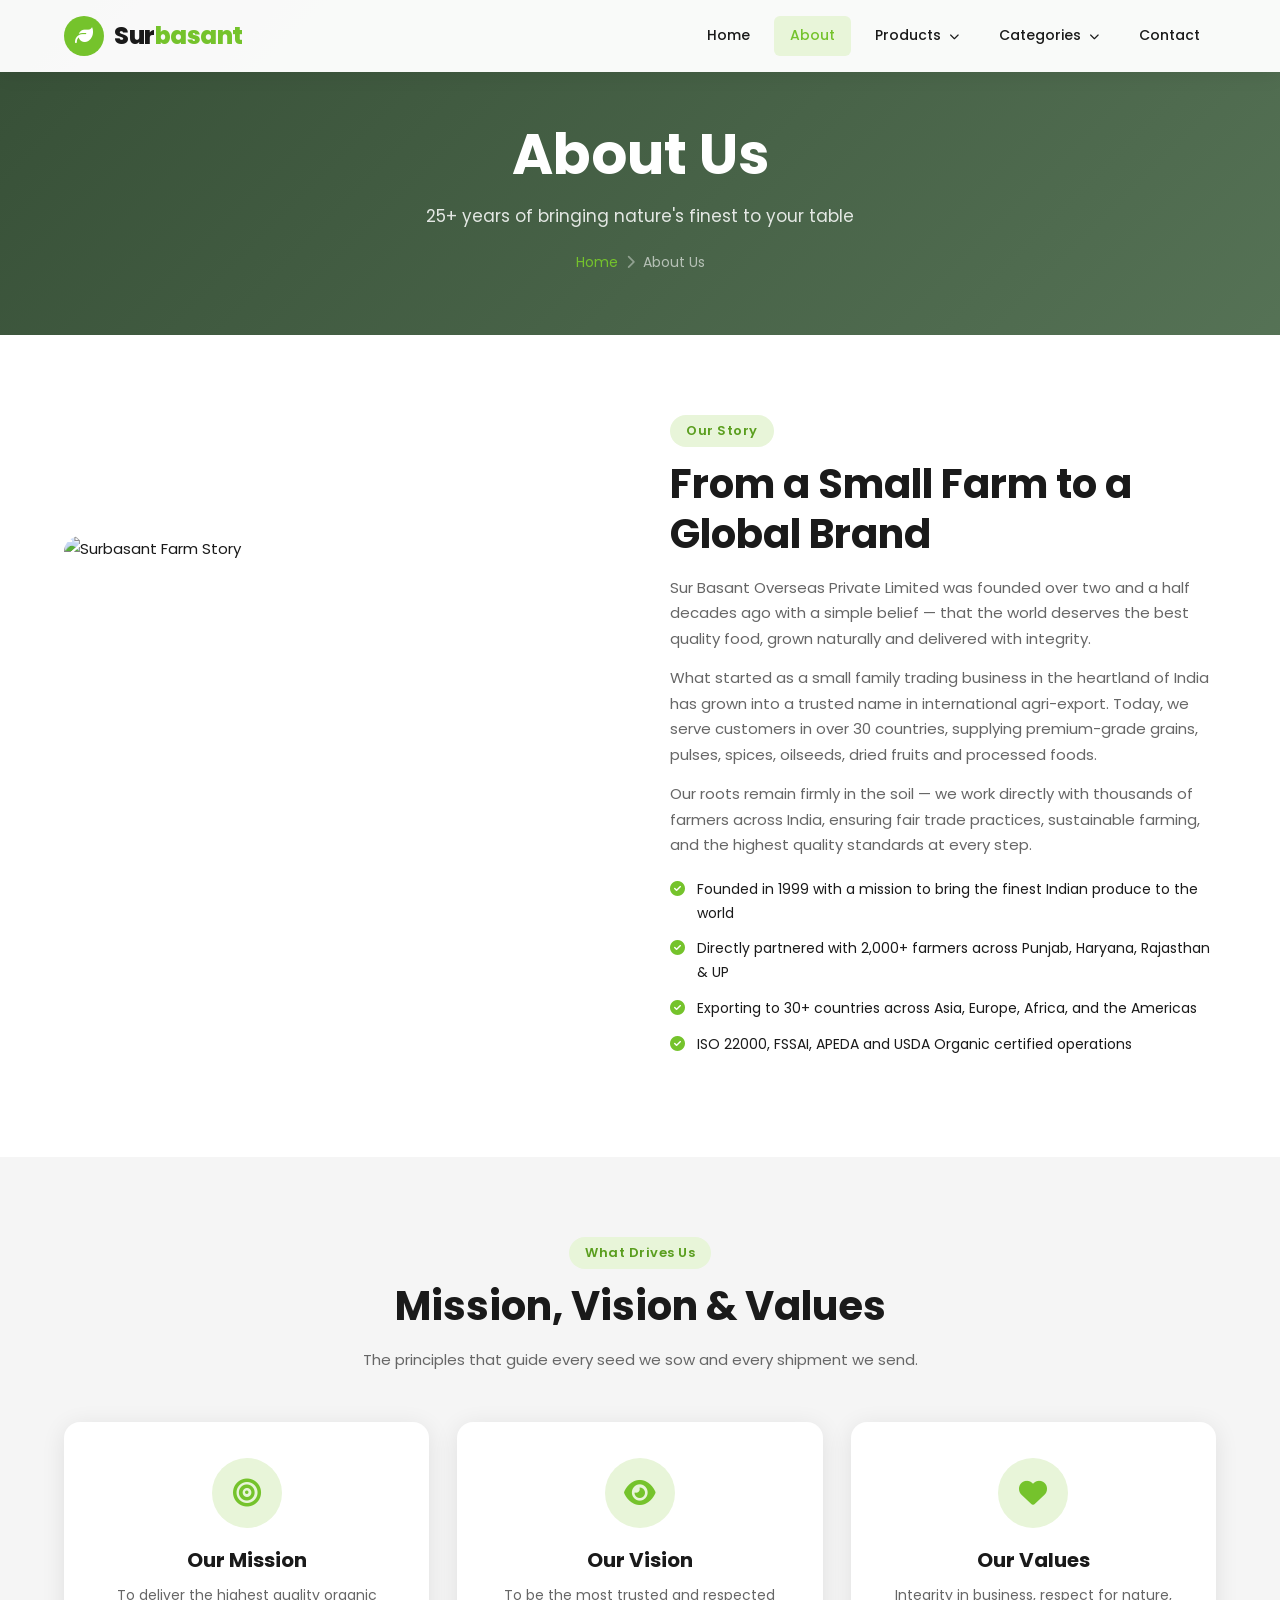
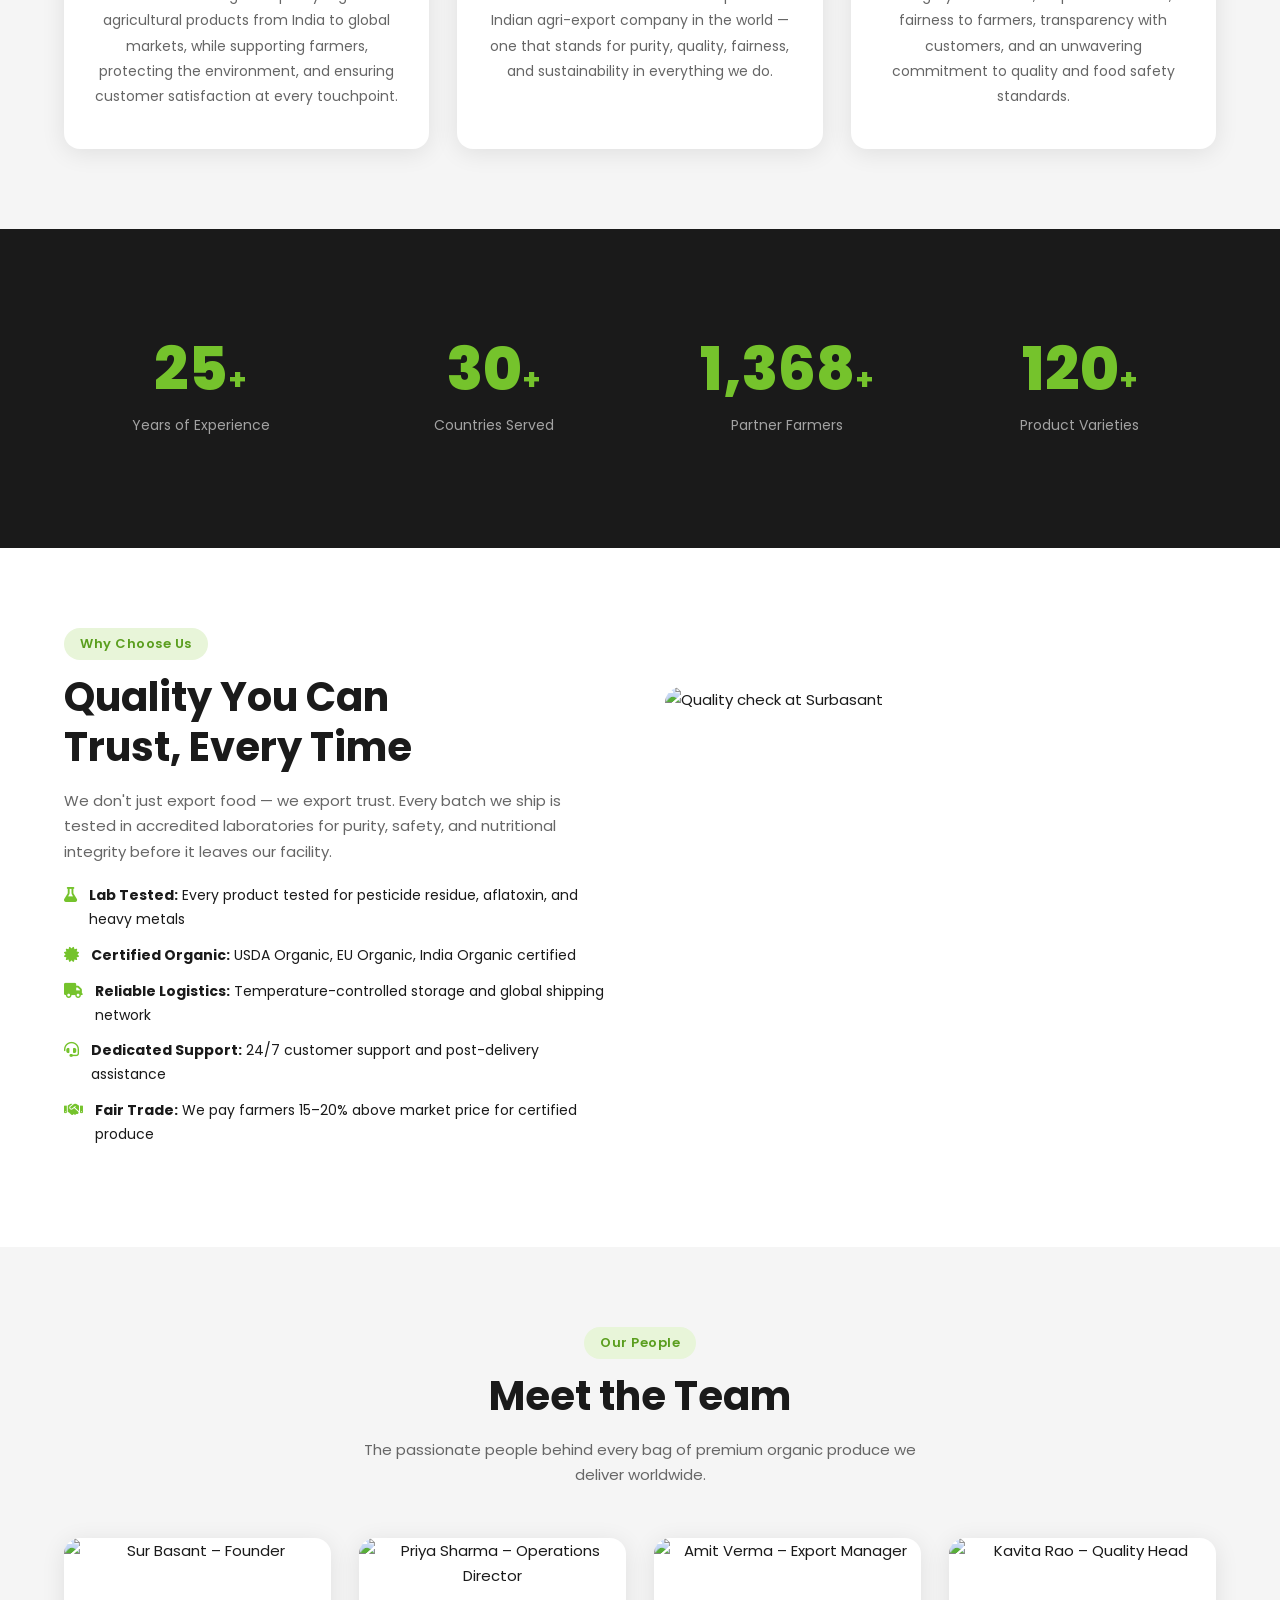
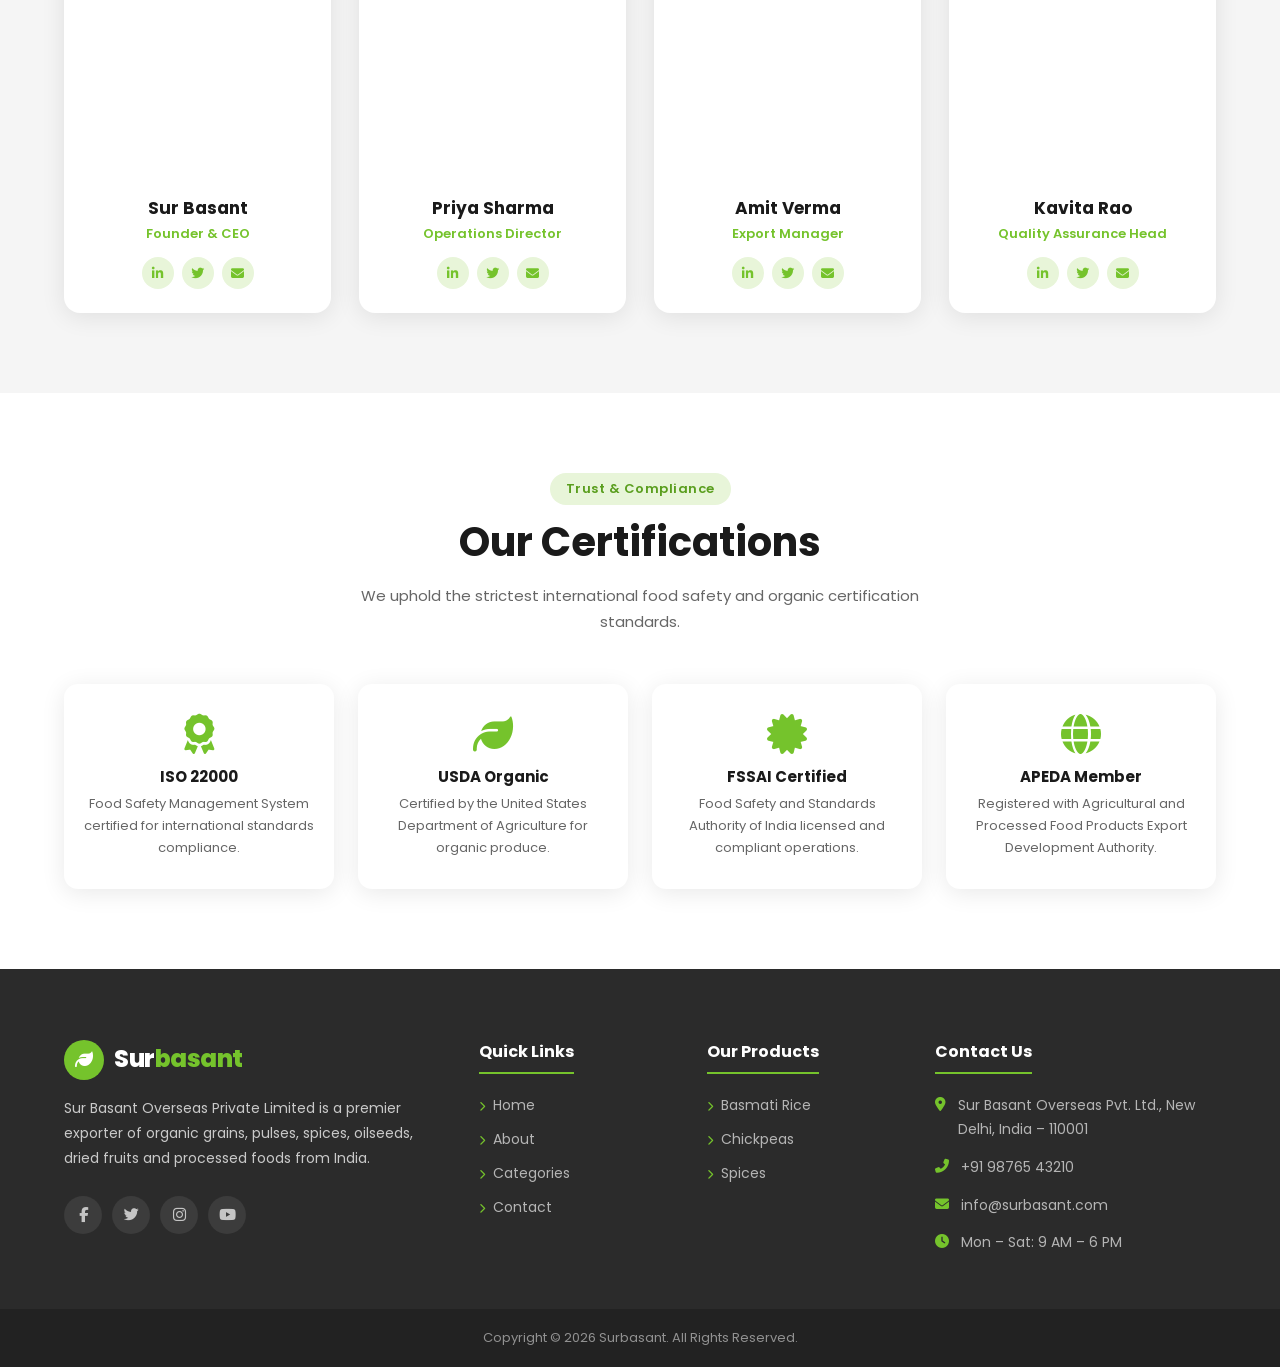
==== about.html @ d6993781 "Initial commit: Complete surbasant.com clone with multi-page support - index.html: Full homepage (he" ====
<!DOCTYPE html>
<html lang="en">
<head>
  <meta charset="UTF-8" />
  <meta name="viewport" content="width=device-width, initial-scale=1.0" />
  <title>About Us – Sur Basant Overseas Private Limited</title>
  <meta name="description" content="Learn about Sur Basant Overseas Private Limited – 25+ years of experience exporting premium organic grains, pulses, spices, oilseeds, dried fruits and processed foods from India." />
  <link rel="preconnect" href="https://fonts.googleapis.com" />
  <link href="https://fonts.googleapis.com/css2?family=Poppins:wght@300;400;500;600;700;800&display=swap" rel="stylesheet" />
  <link rel="stylesheet" href="https://cdnjs.cloudflare.com/ajax/libs/font-awesome/6.5.0/css/all.min.css" />
  <link rel="stylesheet" href="style.css" />
</head>
<body>

  <!-- HEADER -->
  <header class="site-header" id="site-header">
    <div class="container header-inner">
      <div class="logo">
        <a href="index.html">
          <span class="logo-icon"><i class="fas fa-leaf"></i></span>
          <span class="logo-text">Sur<span>basant</span></span>
        </a>
      </div>
      <nav class="main-nav" id="main-nav">
        <ul>
          <li><a href="index.html">Home</a></li>
          <li><a href="about.html" class="active">About</a></li>
          <li class="has-dropdown">
            <a href="#">Products <i class="fas fa-chevron-down nav-arrow"></i></a>
            <ul class="dropdown">
              <li><a href="products/basmati-rice.html"><i class="fas fa-seedling"></i> Basmati Rice</a></li>
              <li><a href="products/chickpeas.html"><i class="fas fa-circle"></i> Chickpeas</a></li>
            </ul>
          </li>
          <li class="has-dropdown">
            <a href="#">Categories <i class="fas fa-chevron-down nav-arrow"></i></a>
            <ul class="dropdown">
              <li><a href="category/spices.html"><i class="fas fa-pepper-hot"></i> Spices</a></li>
              <li><a href="#"><i class="fas fa-wheat-awn"></i> Grains</a></li>
              <li><a href="#"><i class="fas fa-circle"></i> Pulses</a></li>
              <li><a href="#"><i class="fas fa-apple-alt"></i> Dried Fruits</a></li>
            </ul>
          </li>
          <li><a href="contact.html">Contact</a></li>
        </ul>
      </nav>
      <button class="hamburger" id="hamburger" aria-label="Toggle menu">
        <span></span><span></span><span></span>
      </button>
    </div>
  </header>

  <!-- PAGE BANNER -->
  <section class="page-banner" style="background-image: url('https://images.unsplash.com/photo-1560493676-04071c5f467b?w=1400&q=80')">
    <div class="page-banner-content container">
      <h1>About Us</h1>
      <p>25+ years of bringing nature's finest to your table</p>
      <nav class="breadcrumb" aria-label="Breadcrumb">
        <a href="index.html">Home</a>
        <span class="sep"><i class="fas fa-chevron-right"></i></span>
        <span>About Us</span>
      </nav>
    </div>
  </section>

  <!-- OUR STORY -->
  <section class="section-padding about-story">
    <div class="container story-grid">
      <div class="story-img">
        <img src="https://images.unsplash.com/photo-1500937386664-56d1dfef3854?w=700&q=80" alt="Surbasant Farm Story" />
      </div>
      <div class="story-text">
        <span class="section-tag">Our Story</span>
        <h2 class="section-title">From a Small Farm to a Global Brand</h2>
        <p>Sur Basant Overseas Private Limited was founded over two and a half decades ago with a simple belief — that the world deserves the best quality food, grown naturally and delivered with integrity.</p>
        <p>What started as a small family trading business in the heartland of India has grown into a trusted name in international agri-export. Today, we serve customers in over 30 countries, supplying premium-grade grains, pulses, spices, oilseeds, dried fruits and processed foods.</p>
        <p>Our roots remain firmly in the soil — we work directly with thousands of farmers across India, ensuring fair trade practices, sustainable farming, and the highest quality standards at every step.</p>
        <div class="story-points">
          <div class="story-point"><i class="fas fa-check-circle"></i><span>Founded in 1999 with a mission to bring the finest Indian produce to the world</span></div>
          <div class="story-point"><i class="fas fa-check-circle"></i><span>Directly partnered with 2,000+ farmers across Punjab, Haryana, Rajasthan &amp; UP</span></div>
          <div class="story-point"><i class="fas fa-check-circle"></i><span>Exporting to 30+ countries across Asia, Europe, Africa, and the Americas</span></div>
          <div class="story-point"><i class="fas fa-check-circle"></i><span>ISO 22000, FSSAI, APEDA and USDA Organic certified operations</span></div>
        </div>
      </div>
    </div>
  </section>

  <!-- MISSION / VISION / VALUES -->
  <section class="section-padding bg-light">
    <div class="container">
      <div class="section-header">
        <span class="section-tag">What Drives Us</span>
        <h2 class="section-title">Mission, Vision &amp; Values</h2>
        <p>The principles that guide every seed we sow and every shipment we send.</p>
      </div>
      <div class="mvv-grid">
        <div class="mvv-card">
          <div class="mvv-icon"><i class="fas fa-bullseye"></i></div>
          <h3>Our Mission</h3>
          <p>To deliver the highest quality organic agricultural products from India to global markets, while supporting farmers, protecting the environment, and ensuring customer satisfaction at every touchpoint.</p>
        </div>
        <div class="mvv-card">
          <div class="mvv-icon"><i class="fas fa-eye"></i></div>
          <h3>Our Vision</h3>
          <p>To be the most trusted and respected Indian agri-export company in the world — one that stands for purity, quality, fairness, and sustainability in everything we do.</p>
        </div>
        <div class="mvv-card">
          <div class="mvv-icon"><i class="fas fa-heart"></i></div>
          <h3>Our Values</h3>
          <p>Integrity in business, respect for nature, fairness to farmers, transparency with customers, and an unwavering commitment to quality and food safety standards.</p>
        </div>
      </div>
    </div>
  </section>

  <!-- STATS -->
  <section class="stats-section section-padding">
    <div class="container stats-grid">
      <div class="stat-item">
        <span class="stat-num" data-target="25">0</span><span class="stat-suffix">+</span>
        <p>Years of Experience</p>
      </div>
      <div class="stat-item">
        <span class="stat-num" data-target="30">0</span><span class="stat-suffix">+</span>
        <p>Countries Served</p>
      </div>
      <div class="stat-item">
        <span class="stat-num" data-target="2000">0</span><span class="stat-suffix">+</span>
        <p>Partner Farmers</p>
      </div>
      <div class="stat-item">
        <span class="stat-num" data-target="120">0</span><span class="stat-suffix">+</span>
        <p>Product Varieties</p>
      </div>
    </div>
  </section>

  <!-- WHAT MAKES US DIFFERENT -->
  <section class="section-padding">
    <div class="container story-grid" style="gap:50px">
      <div class="story-text">
        <span class="section-tag">Why Choose Us</span>
        <h2 class="section-title">Quality You Can<br/>Trust, Every Time</h2>
        <p>We don't just export food — we export trust. Every batch we ship is tested in accredited laboratories for purity, safety, and nutritional integrity before it leaves our facility.</p>
        <div class="story-points">
          <div class="story-point"><i class="fas fa-flask"></i><span><strong>Lab Tested:</strong> Every product tested for pesticide residue, aflatoxin, and heavy metals</span></div>
          <div class="story-point"><i class="fas fa-certificate"></i><span><strong>Certified Organic:</strong> USDA Organic, EU Organic, India Organic certified</span></div>
          <div class="story-point"><i class="fas fa-truck"></i><span><strong>Reliable Logistics:</strong> Temperature-controlled storage and global shipping network</span></div>
          <div class="story-point"><i class="fas fa-headset"></i><span><strong>Dedicated Support:</strong> 24/7 customer support and post-delivery assistance</span></div>
          <div class="story-point"><i class="fas fa-handshake"></i><span><strong>Fair Trade:</strong> We pay farmers 15–20% above market price for certified produce</span></div>
        </div>
      </div>
      <div class="story-img">
        <img src="https://images.unsplash.com/photo-1586771107445-d3ca888129ff?w=700&q=80" alt="Quality check at Surbasant" />
      </div>
    </div>
  </section>

  <!-- TEAM -->
  <section class="section-padding bg-light">
    <div class="container">
      <div class="section-header">
        <span class="section-tag">Our People</span>
        <h2 class="section-title">Meet the Team</h2>
        <p>The passionate people behind every bag of premium organic produce we deliver worldwide.</p>
      </div>
      <div class="team-grid">
        <div class="team-card">
          <div class="team-img">
            <img src="https://images.unsplash.com/photo-1507003211169-0a1dd7228f2d?w=400&q=80" alt="Sur Basant – Founder" />
          </div>
          <div class="team-info">
            <h4>Sur Basant</h4>
            <span>Founder &amp; CEO</span>
            <div class="team-social">
              <a href="#"><i class="fab fa-linkedin-in"></i></a>
              <a href="#"><i class="fab fa-twitter"></i></a>
              <a href="#"><i class="fas fa-envelope"></i></a>
            </div>
          </div>
        </div>
        <div class="team-card">
          <div class="team-img">
            <img src="https://images.unsplash.com/photo-1573497019940-1c28c88b4f3e?w=400&q=80" alt="Priya Sharma – Operations Director" />
          </div>
          <div class="team-info">
            <h4>Priya Sharma</h4>
            <span>Operations Director</span>
            <div class="team-social">
              <a href="#"><i class="fab fa-linkedin-in"></i></a>
              <a href="#"><i class="fab fa-twitter"></i></a>
              <a href="#"><i class="fas fa-envelope"></i></a>
            </div>
          </div>
        </div>
        <div class="team-card">
          <div class="team-img">
            <img src="https://images.unsplash.com/photo-1560250097-0dc05ae8d9f4?w=400&q=80" alt="Amit Verma – Export Manager" />
          </div>
          <div class="team-info">
            <h4>Amit Verma</h4>
            <span>Export Manager</span>
            <div class="team-social">
              <a href="#"><i class="fab fa-linkedin-in"></i></a>
              <a href="#"><i class="fab fa-twitter"></i></a>
              <a href="#"><i class="fas fa-envelope"></i></a>
            </div>
          </div>
        </div>
        <div class="team-card">
          <div class="team-img">
            <img src="https://images.unsplash.com/photo-1551836022-d5d88e9218df?w=400&q=80" alt="Kavita Rao – Quality Head" />
          </div>
          <div class="team-info">
            <h4>Kavita Rao</h4>
            <span>Quality Assurance Head</span>
            <div class="team-social">
              <a href="#"><i class="fab fa-linkedin-in"></i></a>
              <a href="#"><i class="fab fa-twitter"></i></a>
              <a href="#"><i class="fas fa-envelope"></i></a>
            </div>
          </div>
        </div>
      </div>
    </div>
  </section>

  <!-- CERTIFICATIONS -->
  <section class="section-padding">
    <div class="container">
      <div class="section-header">
        <span class="section-tag">Trust &amp; Compliance</span>
        <h2 class="section-title">Our Certifications</h2>
        <p>We uphold the strictest international food safety and organic certification standards.</p>
      </div>
      <div class="cert-grid">
        <div class="cert-card">
          <i class="fas fa-award"></i>
          <h4>ISO 22000</h4>
          <p>Food Safety Management System certified for international standards compliance.</p>
        </div>
        <div class="cert-card">
          <i class="fas fa-leaf"></i>
          <h4>USDA Organic</h4>
          <p>Certified by the United States Department of Agriculture for organic produce.</p>
        </div>
        <div class="cert-card">
          <i class="fas fa-certificate"></i>
          <h4>FSSAI Certified</h4>
          <p>Food Safety and Standards Authority of India licensed and compliant operations.</p>
        </div>
        <div class="cert-card">
          <i class="fas fa-globe"></i>
          <h4>APEDA Member</h4>
          <p>Registered with Agricultural and Processed Food Products Export Development Authority.</p>
        </div>
      </div>
    </div>
  </section>

  <!-- FOOTER -->
  <footer class="site-footer">
    <div class="footer-main">
      <div class="container footer-grid">
        <div class="footer-col footer-about">
          <div class="footer-logo">
            <span class="logo-icon"><i class="fas fa-leaf"></i></span>
            <span class="logo-text">Sur<span>basant</span></span>
          </div>
          <p>Sur Basant Overseas Private Limited is a premier exporter of organic grains, pulses, spices, oilseeds, dried fruits and processed foods from India.</p>
          <div class="footer-social">
            <a href="#" aria-label="Facebook"><i class="fab fa-facebook-f"></i></a>
            <a href="#" aria-label="Twitter"><i class="fab fa-twitter"></i></a>
            <a href="#" aria-label="Instagram"><i class="fab fa-instagram"></i></a>
            <a href="#" aria-label="YouTube"><i class="fab fa-youtube"></i></a>
          </div>
        </div>
        <div class="footer-col">
          <h4 class="footer-col-title">Quick Links</h4>
          <ul class="footer-links">
            <li><a href="index.html"><i class="fas fa-chevron-right"></i> Home</a></li>
            <li><a href="about.html"><i class="fas fa-chevron-right"></i> About</a></li>
            <li><a href="category/spices.html"><i class="fas fa-chevron-right"></i> Categories</a></li>
            <li><a href="contact.html"><i class="fas fa-chevron-right"></i> Contact</a></li>
          </ul>
        </div>
        <div class="footer-col">
          <h4 class="footer-col-title">Our Products</h4>
          <ul class="footer-links">
            <li><a href="products/basmati-rice.html"><i class="fas fa-chevron-right"></i> Basmati Rice</a></li>
            <li><a href="products/chickpeas.html"><i class="fas fa-chevron-right"></i> Chickpeas</a></li>
            <li><a href="category/spices.html"><i class="fas fa-chevron-right"></i> Spices</a></li>
          </ul>
        </div>
        <div class="footer-col">
          <h4 class="footer-col-title">Contact Us</h4>
          <ul class="footer-contact-list">
            <li><i class="fas fa-map-marker-alt"></i> Sur Basant Overseas Pvt. Ltd., New Delhi, India – 110001</li>
            <li><i class="fas fa-phone-alt"></i> +91 98765 43210</li>
            <li><i class="fas fa-envelope"></i> info@surbasant.com</li>
            <li><i class="fas fa-clock"></i> Mon – Sat: 9 AM – 6 PM</li>
          </ul>
        </div>
      </div>
    </div>
    <div class="footer-bottom">
      <div class="container">
        <p>Copyright &copy; <span id="year"></span> Surbasant. All Rights Reserved.</p>
      </div>
    </div>
  </footer>

  <button class="back-to-top" id="back-to-top" aria-label="Back to top"><i class="fas fa-arrow-up"></i></button>
  <script src="script.js"></script>
</body>
</html>
---- style.css ----
/* ============================================================
   SURBASANT CLONE – MAIN STYLESHEET
   ============================================================ */

/* ---------- CSS Variables ---------- */
:root {
  --green:       #75c32c;
  --green-dark:  #5a9e1e;
  --green-light: #e8f5d9;
  --orange:      #f5a623;
  --dark:        #1a1a1a;
  --dark-2:      #2b2b2b;
  --gray:        #666666;
  --light-gray:  #f5f5f5;
  --white:       #ffffff;
  --font:        'Poppins', sans-serif;
  --radius:      8px;
  --shadow:      0 4px 24px rgba(0,0,0,0.09);
  --transition:  all 0.3s ease;
}

/* ---------- Reset & Base ---------- */
*, *::before, *::after { box-sizing: border-box; margin: 0; padding: 0; }
html { scroll-behavior: smooth; }
body {
  font-family: var(--font);
  font-size: 15px;
  color: var(--dark);
  line-height: 1.7;
  background: #fff;
  overflow-x: hidden;
}
img { max-width: 100%; display: block; }
a { text-decoration: none; color: inherit; }
ul { list-style: none; }
h1,h2,h3,h4,h5 { font-weight: 700; line-height: 1.25; }
button { cursor: pointer; border: none; background: none; font-family: var(--font); }

/* ---------- Utilities ---------- */
.container { max-width: 1200px; margin: 0 auto; padding: 0 24px; }
.section-padding { padding: 80px 0; }
.bg-light { background: var(--light-gray); }
.mt-20 { margin-top: 20px; }

/* ---------- Buttons ---------- */
.btn {
  display: inline-block;
  padding: 13px 32px;
  border-radius: 40px;
  font-size: 15px;
  font-weight: 600;
  transition: var(--transition);
  letter-spacing: 0.4px;
}
.btn-primary {
  background: var(--green);
  color: #fff;
}
.btn-primary:hover { background: var(--green-dark); transform: translateY(-2px); box-shadow: 0 8px 24px rgba(117,195,44,0.3); }
.btn-outline {
  border: 2px solid #fff;
  color: #fff;
  background: transparent;
}
.btn-outline:hover { background: #fff; color: var(--dark); }
.btn-green { background: var(--green); color: #fff; }
.btn-green:hover { background: var(--green-dark); transform: translateY(-2px); }

/* ---------- Section Tags & Titles ---------- */
.section-tag {
  display: inline-block;
  background: var(--green-light);
  color: var(--green-dark);
  padding: 5px 16px;
  border-radius: 20px;
  font-size: 13px;
  font-weight: 600;
  margin-bottom: 12px;
  letter-spacing: 0.5px;
}
.section-title {
  font-size: clamp(28px, 4vw, 40px);
  color: var(--dark);
  margin-bottom: 16px;
}
.section-header { text-align: center; max-width: 600px; margin: 0 auto 50px; }
.section-header p { color: var(--gray); }


/* ============================================================
   HEADER
   ============================================================ */
.site-header {
  position: fixed;
  top: 0; left: 0; right: 0;
  z-index: 1000;
  padding: 0;
  background: rgba(255,255,255,0.97);
  box-shadow: 0 2px 20px rgba(0,0,0,0.08);
  transition: var(--transition);
}
.site-header.scrolled { box-shadow: 0 4px 30px rgba(0,0,0,0.12); }
.header-inner {
  display: flex;
  align-items: center;
  justify-content: space-between;
  height: 72px;
}
.logo a {
  display: flex;
  align-items: center;
  gap: 10px;
}
.logo-icon {
  width: 40px; height: 40px;
  background: var(--green);
  border-radius: 50%;
  display: flex; align-items: center; justify-content: center;
  color: #fff;
  font-size: 18px;
}
.logo-text {
  font-size: 24px;
  font-weight: 800;
  color: var(--dark);
  letter-spacing: -0.5px;
}
.logo-text span { color: var(--green); }

.main-nav ul { display: flex; gap: 8px; }
.main-nav ul li a {
  display: block;
  padding: 8px 16px;
  border-radius: 6px;
  font-size: 14px;
  font-weight: 500;
  color: var(--dark);
  transition: var(--transition);
}
.main-nav ul li a:hover,
.main-nav ul li a.active {
  color: var(--green);
  background: var(--green-light);
}

/* Dropdown */
.has-dropdown { position: relative; }
.dropdown {
  position: absolute;
  top: calc(100% + 8px);
  left: 0;
  background: #fff;
  border-radius: 10px;
  box-shadow: 0 8px 32px rgba(0,0,0,0.12);
  min-width: 200px;
  padding: 8px 0;
  opacity: 0;
  pointer-events: none;
  transform: translateY(8px);
  transition: all 0.25s ease;
  z-index: 100;
  border-top: 3px solid var(--green);
}
.has-dropdown:hover .dropdown {
  opacity: 1;
  pointer-events: all;
  transform: translateY(0);
}
.dropdown li a {
  display: flex;
  align-items: center;
  gap: 10px;
  padding: 10px 18px !important;
  font-size: 14px;
  color: var(--dark) !important;
  background: none !important;
  border-radius: 0 !important;
  transition: var(--transition);
}
.dropdown li a i { color: var(--green); width: 16px; font-size: 13px; }
.dropdown li a:hover { background: var(--green-light) !important; color: var(--green) !important; padding-left: 22px !important; }
.nav-arrow { font-size: 10px; margin-left: 4px; transition: transform 0.2s; }
.has-dropdown:hover .nav-arrow { transform: rotate(180deg); }

.hamburger {
  display: none;
  flex-direction: column;
  gap: 5px;
  padding: 4px;
}
.hamburger span {
  display: block;
  width: 24px; height: 2.5px;
  background: var(--dark);
  border-radius: 2px;
  transition: var(--transition);
}
.hamburger.open span:nth-child(1) { transform: translateY(7.5px) rotate(45deg); }
.hamburger.open span:nth-child(2) { opacity: 0; }
.hamburger.open span:nth-child(3) { transform: translateY(-7.5px) rotate(-45deg); }


/* ============================================================
   HERO
   ============================================================ */
.hero {
  position: relative;
  height: 100vh;
  min-height: 600px;
  display: flex;
  align-items: center;
  overflow: hidden;
}
.hero-bg {
  position: absolute;
  inset: 0;
  background: url('https://images.unsplash.com/photo-1542838132-92c53300491e?w=1600&q=80') center/cover no-repeat;
  transform: scale(1.05);
  transition: transform 8s ease;
  animation: heroZoom 8s ease-out forwards;
}
@keyframes heroZoom { from { transform: scale(1.05); } to { transform: scale(1); } }
.hero-overlay {
  position: absolute;
  inset: 0;
  background: linear-gradient(135deg, rgba(10,30,10,0.82) 0%, rgba(10,40,20,0.6) 100%);
}
.hero-content {
  position: relative;
  z-index: 2;
  color: #fff;
  max-width: 640px;
  animation: fadeInUp 0.9s ease both;
}
@keyframes fadeInUp {
  from { opacity: 0; transform: translateY(40px); }
  to   { opacity: 1; transform: translateY(0); }
}
.hero-tag {
  display: inline-flex;
  align-items: center;
  gap: 8px;
  background: rgba(117,195,44,0.25);
  border: 1px solid rgba(117,195,44,0.5);
  color: #a8e063;
  padding: 6px 18px;
  border-radius: 20px;
  font-size: 13px;
  font-weight: 600;
  margin-bottom: 20px;
  backdrop-filter: blur(6px);
}
.hero-tag::before { content: "🌿"; font-size: 14px; }
.hero-title {
  font-size: clamp(40px, 6vw, 70px);
  font-weight: 800;
  line-height: 1.1;
  margin-bottom: 20px;
  color: #fff;
  text-shadow: 0 2px 20px rgba(0,0,0,0.3);
}
.hero-subtitle {
  font-size: 17px;
  color: rgba(255,255,255,0.85);
  margin-bottom: 36px;
  max-width: 420px;
}
.hero-btns { display: flex; gap: 16px; flex-wrap: wrap; }

.hero-scroll-indicator {
  position: absolute;
  bottom: 32px;
  left: 50%;
  transform: translateX(-50%);
  z-index: 2;
  animation: bounce 2s infinite;
}
.hero-scroll-indicator span {
  width: 44px; height: 44px;
  border: 2px solid rgba(255,255,255,0.4);
  border-radius: 50%;
  display: flex; align-items: center; justify-content: center;
  color: rgba(255,255,255,0.7);
  font-size: 14px;
}
@keyframes bounce {
  0%,100% { transform: translateX(-50%) translateY(0); }
  50%      { transform: translateX(-50%) translateY(8px); }
}


/* ============================================================
   FEATURES STRIP
   ============================================================ */
.features-strip {
  background: var(--green);
  padding: 0;
}
.features-grid {
  display: grid;
  grid-template-columns: repeat(3, 1fr);
}
.feature-item {
  display: flex;
  align-items: center;
  gap: 18px;
  padding: 28px 24px;
  color: #fff;
  border-right: 1px solid rgba(255,255,255,0.2);
  transition: var(--transition);
}
.feature-item:last-child { border-right: none; }
.feature-item:hover { background: rgba(0,0,0,0.1); }
.feature-icon {
  width: 54px; height: 54px;
  background: rgba(255,255,255,0.15);
  border-radius: 50%;
  display: flex; align-items: center; justify-content: center;
  font-size: 22px;
  flex-shrink: 0;
}
.feature-text h4 { font-size: 16px; margin-bottom: 2px; }
.feature-text p  { font-size: 13px; opacity: 0.85; }


/* ============================================================
   ABOUT SECTION
   ============================================================ */
.about-grid {
  display: grid;
  grid-template-columns: 1fr 1fr;
  gap: 60px;
  align-items: center;
}
.about-text p { color: var(--gray); margin-bottom: 16px; }
.about-signature {
  display: flex;
  align-items: center;
  gap: 16px;
  margin: 24px 0;
}
.signature-img {
  width: 56px; height: 56px;
  border-radius: 50%;
  border: 3px solid var(--green);
}
.about-signature strong { display: block; font-size: 16px; }
.about-signature span  { font-size: 13px; color: var(--gray); }
.about-image {
  position: relative;
  border-radius: 16px;
  overflow: visible;
}
.about-image img {
  border-radius: 16px;
  width: 100%;
  height: 420px;
  object-fit: cover;
  box-shadow: var(--shadow);
  transform: perspective(1000px) rotateY(-3deg);
  transition: var(--transition);
}
.about-image:hover img { transform: perspective(1000px) rotateY(0deg); }
.about-badge {
  position: absolute;
  bottom: -24px;
  right: -24px;
  background: var(--green);
  color: #fff;
  width: 110px; height: 110px;
  border-radius: 50%;
  display: flex;
  flex-direction: column;
  align-items: center;
  justify-content: center;
  text-align: center;
  box-shadow: 0 8px 24px rgba(117,195,44,0.4);
  animation: spin-badge 20s linear infinite;
}
@keyframes spin-badge { from { box-shadow: 0 8px 24px rgba(117,195,44,0.4); } to { box-shadow: 0 8px 32px rgba(117,195,44,0.6); } }
.badge-num { font-size: 30px; font-weight: 800; line-height: 1; }
.badge-txt { font-size: 11px; line-height: 1.3; opacity: 0.9; }


/* ============================================================
   PRODUCTS GRID
   ============================================================ */
.products-grid {
  display: grid;
  grid-template-columns: repeat(4, 1fr);
  gap: 24px;
}
.product-card {
  background: #fff;
  border-radius: 14px;
  overflow: hidden;
  box-shadow: var(--shadow);
  transition: var(--transition);
}
.product-card:hover { transform: translateY(-8px); box-shadow: 0 16px 40px rgba(0,0,0,0.13); }
.product-img-wrap {
  position: relative;
  overflow: hidden;
  height: 220px;
}
.product-img-wrap img {
  width: 100%; height: 100%;
  object-fit: cover;
  transition: transform 0.5s ease;
}
.product-card:hover .product-img-wrap img { transform: scale(1.08); }
.product-hover-btn {
  position: absolute;
  bottom: -50px;
  left: 50%;
  transform: translateX(-50%);
  width: 46px; height: 46px;
  background: var(--green);
  border-radius: 50%;
  display: flex; align-items: center; justify-content: center;
  color: #fff;
  font-size: 16px;
  transition: bottom 0.35s ease;
  box-shadow: 0 4px 16px rgba(117,195,44,0.4);
}
.product-card:hover .product-hover-btn { bottom: 16px; }
.product-info { padding: 18px 18px 20px; }
.product-cat { font-size: 12px; color: var(--green); font-weight: 600; text-transform: uppercase; letter-spacing: 0.5px; }
.product-name { margin: 6px 0 8px; font-size: 16px; }
.product-name a { color: var(--dark); transition: var(--transition); }
.product-name a:hover { color: var(--green); }
.product-stars { color: var(--orange); font-size: 13px; margin-bottom: 8px; }
.product-price { font-size: 18px; font-weight: 700; color: var(--green); }

/* Filter Tabs */
.product-filter-tabs {
  display: flex;
  justify-content: center;
  gap: 10px;
  flex-wrap: wrap;
  margin-bottom: 40px;
}
.filter-btn {
  padding: 9px 24px;
  border-radius: 30px;
  border: 2px solid #ddd;
  font-size: 14px;
  font-weight: 500;
  color: var(--gray);
  transition: var(--transition);
}
.filter-btn:hover,
.filter-btn.active {
  border-color: var(--green);
  background: var(--green);
  color: #fff;
}
.product-card.hidden { display: none; }


/* ============================================================
   OFFER BANNER
   ============================================================ */
.offer-banner {
  position: relative;
  background: url('https://images.unsplash.com/photo-1498837167922-ddd27525d352?w=1400&q=80') center/cover no-repeat;
  padding: 100px 0;
}
.offer-overlay {
  position: absolute;
  inset: 0;
  background: linear-gradient(135deg, rgba(20,60,10,0.88) 0%, rgba(40,80,10,0.7) 100%);
}
.offer-content {
  position: relative;
  z-index: 2;
  text-align: center;
  color: #fff;
}
.offer-tag {
  display: inline-block;
  background: var(--orange);
  color: #fff;
  padding: 5px 18px;
  border-radius: 20px;
  font-size: 12px;
  font-weight: 700;
  text-transform: uppercase;
  letter-spacing: 1px;
  margin-bottom: 16px;
  animation: pulse 2s infinite;
}
@keyframes pulse {
  0%,100% { box-shadow: 0 0 0 0 rgba(245,166,35,0.4); }
  50%      { box-shadow: 0 0 0 12px rgba(245,166,35,0); }
}
.offer-content h2 { font-size: clamp(28px, 4.5vw, 48px); margin-bottom: 14px; }
.offer-content p  { font-size: 17px; opacity: 0.85; margin-bottom: 30px; }


/* ============================================================
   SERVICES SECTION
   ============================================================ */
.services-layout {
  display: grid;
  grid-template-columns: 1fr 260px 1fr;
  gap: 40px;
  align-items: center;
}
.services-center img {
  border-radius: 50%;
  width: 100%;
  aspect-ratio: 1;
  object-fit: cover;
  box-shadow: 0 0 0 16px var(--green-light), 0 0 0 24px rgba(117,195,44,0.15);
}
.service-item {
  display: flex;
  align-items: flex-start;
  gap: 16px;
  margin-bottom: 30px;
}
.service-item.reverse { flex-direction: row-reverse; text-align: right; }
.service-icon {
  width: 54px; height: 54px;
  background: var(--green-light);
  border-radius: 50%;
  display: flex; align-items: center; justify-content: center;
  font-size: 22px;
  color: var(--green);
  flex-shrink: 0;
  transition: var(--transition);
}
.service-item:hover .service-icon {
  background: var(--green);
  color: #fff;
  transform: scale(1.1);
}
.service-text h4 { font-size: 16px; margin-bottom: 4px; }
.service-text p  { font-size: 13px; color: var(--gray); }


/* ============================================================
   DELIVERY BANNER
   ============================================================ */
.delivery-banner {
  position: relative;
  background: url('https://images.unsplash.com/photo-1610348725531-843dff563e2c?w=1400&q=80') center/cover no-repeat;
  padding: 100px 0;
}
.delivery-overlay {
  position: absolute;
  inset: 0;
  background: linear-gradient(90deg, rgba(10,40,10,0.9) 0%, rgba(10,40,10,0.5) 100%);
}
.delivery-content {
  position: relative;
  z-index: 2;
  color: #fff;
  max-width: 560px;
}
.delivery-content h2 { font-size: clamp(28px, 4vw, 44px); margin-bottom: 16px; }
.delivery-content p  { font-size: 16px; opacity: 0.85; margin-bottom: 28px; }


/* ============================================================
   STATS
   ============================================================ */
.stats-section { background: var(--dark); }
.stats-grid {
  display: grid;
  grid-template-columns: repeat(4, 1fr);
  gap: 20px;
  text-align: center;
}
.stat-item { padding: 30px 20px; }
.stat-num {
  font-size: clamp(40px, 5vw, 60px);
  font-weight: 800;
  color: var(--green);
  line-height: 1;
}
.stat-suffix { font-size: 30px; font-weight: 700; color: var(--green); }
.stat-item p { color: rgba(255,255,255,0.6); font-size: 14px; margin-top: 8px; }


/* ============================================================
   TESTIMONIALS
   ============================================================ */
.testimonials-grid {
  display: grid;
  grid-template-columns: repeat(3, 1fr);
  gap: 28px;
}
.testimonial-card {
  background: #fff;
  border-radius: 16px;
  padding: 32px 28px;
  box-shadow: var(--shadow);
  transition: var(--transition);
  position: relative;
}
.testimonial-card:hover { transform: translateY(-6px); box-shadow: 0 16px 40px rgba(0,0,0,0.12); }
.featured-testimonial {
  background: var(--green);
  color: #fff;
}
.featured-testimonial p { color: rgba(255,255,255,0.9); }
.featured-testimonial .testimonial-stars { color: #fff; }
.featured-testimonial .testimonial-author strong { color: #fff; }
.featured-testimonial .testimonial-author span { color: rgba(255,255,255,0.75); }
.featured-testimonial .testimonial-quote { color: rgba(255,255,255,0.3); }
.testimonial-quote { font-size: 40px; color: var(--green-light); line-height: 1; margin-bottom: 16px; }
.testimonial-card p { font-size: 14px; color: var(--gray); margin-bottom: 16px; line-height: 1.8; }
.testimonial-stars { color: var(--orange); font-size: 13px; margin-bottom: 20px; }
.testimonial-author {
  display: flex;
  align-items: center;
  gap: 14px;
  padding-top: 18px;
  border-top: 1px solid #f0f0f0;
}
.featured-testimonial .testimonial-author { border-top-color: rgba(255,255,255,0.2); }
.testimonial-author img {
  width: 48px; height: 48px;
  border-radius: 50%;
  border: 3px solid var(--green-light);
  background: #eee;
}
.testimonial-author strong { display: block; font-size: 15px; }
.testimonial-author span { font-size: 13px; color: var(--gray); }


/* ============================================================
   BLOG
   ============================================================ */
.blog-grid {
  display: grid;
  grid-template-columns: repeat(3, 1fr);
  gap: 28px;
}
.blog-card {
  background: #fff;
  border-radius: 14px;
  overflow: hidden;
  box-shadow: var(--shadow);
  transition: var(--transition);
}
.blog-card:hover { transform: translateY(-6px); box-shadow: 0 16px 40px rgba(0,0,0,0.12); }
.blog-img { position: relative; height: 220px; overflow: hidden; }
.blog-img img { width: 100%; height: 100%; object-fit: cover; transition: transform 0.5s ease; }
.blog-card:hover .blog-img img { transform: scale(1.07); }
.blog-date {
  position: absolute;
  bottom: 14px; left: 14px;
  background: var(--green);
  color: #fff;
  padding: 4px 12px;
  border-radius: 6px;
  font-size: 12px;
  font-weight: 600;
}
.blog-content { padding: 22px 22px 26px; }
.blog-meta { display: flex; gap: 14px; margin-bottom: 12px; }
.blog-meta span { font-size: 12px; color: var(--gray); }
.blog-meta span i { color: var(--green); margin-right: 4px; }
.blog-content h4 { font-size: 17px; margin-bottom: 10px; }
.blog-content h4 a { color: var(--dark); transition: var(--transition); }
.blog-content h4 a:hover { color: var(--green); }
.blog-content p { font-size: 14px; color: var(--gray); margin-bottom: 16px; }
.read-more {
  font-size: 14px;
  font-weight: 600;
  color: var(--green);
  display: inline-flex;
  align-items: center;
  gap: 8px;
  transition: var(--transition);
}
.read-more i { transition: transform 0.3s; }
.read-more:hover { color: var(--green-dark); }
.read-more:hover i { transform: translateX(4px); }


/* ============================================================
   PARTNERS
   ============================================================ */
.partners-section {
  background: #fff;
  padding: 36px 0;
  border-top: 1px solid #eee;
  border-bottom: 1px solid #eee;
}
.partners-slider {
  display: flex;
  align-items: center;
  justify-content: center;
  gap: 48px;
  flex-wrap: wrap;
}
.partner-logo img {
  height: 36px;
  width: auto;
  object-fit: contain;
  filter: grayscale(100%) opacity(0.5);
  transition: var(--transition);
}
.partner-logo img:hover { filter: grayscale(0%) opacity(1); }


/* ============================================================
   CONTACT
   ============================================================ */
.contact-grid {
  display: grid;
  grid-template-columns: 1fr 380px;
  gap: 50px;
  align-items: start;
}
.contact-form-wrap {
  background: #fff;
  border-radius: 16px;
  padding: 40px;
  box-shadow: var(--shadow);
}
.contact-form .form-row { display: grid; grid-template-columns: 1fr 1fr; gap: 20px; }
.form-group { display: flex; flex-direction: column; gap: 7px; margin-bottom: 20px; }
.form-group label { font-size: 14px; font-weight: 500; color: var(--dark); }
.form-group input,
.form-group textarea {
  padding: 12px 16px;
  border: 1.5px solid #e0e0e0;
  border-radius: var(--radius);
  font-family: var(--font);
  font-size: 14px;
  color: var(--dark);
  transition: var(--transition);
  outline: none;
}
.form-group input:focus,
.form-group textarea:focus { border-color: var(--green); box-shadow: 0 0 0 3px rgba(117,195,44,0.12); }
.form-group textarea { resize: vertical; }

.contact-info-wrap { display: flex; flex-direction: column; gap: 0; }
.contact-info-item {
  display: flex;
  align-items: flex-start;
  gap: 18px;
  padding: 22px 0;
  border-bottom: 1px solid #eee;
}
.contact-info-item:last-child { border-bottom: none; }
.contact-info-icon {
  width: 48px; height: 48px;
  background: var(--green-light);
  border-radius: 50%;
  display: flex; align-items: center; justify-content: center;
  color: var(--green);
  font-size: 18px;
  flex-shrink: 0;
}
.contact-info-item h4 { font-size: 15px; margin-bottom: 4px; }
.contact-info-item p  { font-size: 14px; color: var(--gray); }


/* ============================================================
   FOOTER
   ============================================================ */
.site-footer { background: var(--dark-2); color: rgba(255,255,255,0.75); }
.footer-main { padding: 70px 0 40px; }
.footer-grid {
  display: grid;
  grid-template-columns: 2fr 1fr 1fr 1.5fr;
  gap: 40px;
}
.footer-about p { font-size: 14px; line-height: 1.8; margin: 16px 0 24px; }
.footer-logo {
  display: flex;
  align-items: center;
  gap: 10px;
}
.footer-logo .logo-text { color: #fff; }
.footer-social { display: flex; gap: 10px; }
.footer-social a {
  width: 38px; height: 38px;
  border-radius: 50%;
  background: rgba(255,255,255,0.08);
  display: flex; align-items: center; justify-content: center;
  color: rgba(255,255,255,0.7);
  font-size: 15px;
  transition: var(--transition);
}
.footer-social a:hover { background: var(--green); color: #fff; transform: translateY(-3px); }
.footer-col-title {
  font-size: 16px;
  font-weight: 700;
  color: #fff;
  margin-bottom: 20px;
  padding-bottom: 10px;
  border-bottom: 2px solid var(--green);
  display: inline-block;
}
.footer-links li { margin-bottom: 10px; }
.footer-links a {
  font-size: 14px;
  color: rgba(255,255,255,0.65);
  transition: var(--transition);
  display: flex;
  align-items: center;
  gap: 8px;
}
.footer-links a i { font-size: 10px; color: var(--green); }
.footer-links a:hover { color: var(--green); padding-left: 4px; }
.footer-contact-list li {
  display: flex;
  align-items: flex-start;
  gap: 12px;
  font-size: 14px;
  margin-bottom: 14px;
  color: rgba(255,255,255,0.65);
}
.footer-contact-list i { color: var(--green); margin-top: 3px; flex-shrink: 0; }
.footer-bottom {
  background: rgba(0,0,0,0.2);
  padding: 18px 0;
  text-align: center;
  font-size: 13px;
  color: rgba(255,255,255,0.5);
}
.footer-bottom p { margin: 0; }

/* Back to Top */
.back-to-top {
  position: fixed;
  bottom: 32px; right: 32px;
  width: 46px; height: 46px;
  background: var(--green);
  color: #fff;
  border-radius: 50%;
  font-size: 16px;
  box-shadow: 0 4px 16px rgba(117,195,44,0.4);
  opacity: 0;
  pointer-events: none;
  transition: var(--transition);
  z-index: 999;
  display: flex; align-items: center; justify-content: center;
}
.back-to-top.visible { opacity: 1; pointer-events: all; }
.back-to-top:hover { background: var(--green-dark); transform: translateY(-3px); }


/* ============================================================
   RESPONSIVE
   ============================================================ */
@media (max-width: 1024px) {
  .products-grid { grid-template-columns: repeat(2, 1fr); }
  .services-layout { grid-template-columns: 1fr 1fr; }
  .services-center { display: none; }
  .footer-grid { grid-template-columns: 1fr 1fr; gap: 32px; }
}

@media (max-width: 768px) {
  .section-padding { padding: 60px 0; }
  .about-grid { grid-template-columns: 1fr; }
  .about-image { order: -1; }
  .about-image img { height: 280px; transform: none; }
  .about-badge { bottom: -20px; right: 16px; }
  .features-grid { grid-template-columns: 1fr; }
  .feature-item { border-right: none; border-bottom: 1px solid rgba(255,255,255,0.2); }
  .feature-item:last-child { border-bottom: none; }
  .services-layout { grid-template-columns: 1fr; }
  .testimonials-grid { grid-template-columns: 1fr; }
  .blog-grid { grid-template-columns: 1fr; }
  .stats-grid { grid-template-columns: repeat(2, 1fr); }
  .contact-grid { grid-template-columns: 1fr; }
  .contact-form .form-row { grid-template-columns: 1fr; }
  .footer-grid { grid-template-columns: 1fr; gap: 28px; }
  .hamburger { display: flex; }
  .main-nav {
    position: absolute;
    top: 72px; left: 0; right: 0;
    background: #fff;
    padding: 12px 0;
    box-shadow: 0 8px 24px rgba(0,0,0,0.1);
    display: none;
  }
  .main-nav.open { display: block; }
  .main-nav ul { flex-direction: column; gap: 0; }
  .main-nav ul li a { padding: 12px 24px; border-radius: 0; }
}

@media (max-width: 480px) {
  .products-grid { grid-template-columns: 1fr; }
  .hero-title { font-size: 36px; }
  .hero-btns { flex-direction: column; }
  .btn { text-align: center; }
  .stats-grid { grid-template-columns: 1fr 1fr; }
  .partners-slider { gap: 28px; }
}


/* ============================================================
   PAGE BANNER (used on inner pages)
   ============================================================ */
.page-banner {
  padding: 120px 0 60px;
  position: relative;
  background: url('https://images.unsplash.com/photo-1542838132-92c53300491e?w=1400&q=80') center/cover no-repeat;
  text-align: center;
}
.page-banner::after {
  content: '';
  position: absolute;
  inset: 0;
  background: linear-gradient(135deg, rgba(10,40,10,0.82) 0%, rgba(20,60,20,0.72) 100%);
}
.page-banner-content { position: relative; z-index: 2; color: #fff; }
.page-banner h1 { font-size: clamp(32px, 5vw, 56px); margin-bottom: 12px; }
.page-banner p { font-size: 17px; opacity: 0.85; max-width: 540px; margin: 0 auto; }

/* Breadcrumb */
.breadcrumb {
  display: flex;
  align-items: center;
  gap: 8px;
  justify-content: center;
  margin-top: 20px;
  font-size: 14px;
  flex-wrap: wrap;
}
.breadcrumb a { color: var(--green); }
.breadcrumb a:hover { text-decoration: underline; }
.breadcrumb span { color: rgba(255,255,255,0.6); }
.breadcrumb .sep { color: rgba(255,255,255,0.4); }


/* ============================================================
   ABOUT PAGE
   ============================================================ */
.about-story { background: #fff; }
.story-grid {
  display: grid;
  grid-template-columns: 1fr 1fr;
  gap: 60px;
  align-items: center;
}
.story-img { border-radius: 16px; overflow: hidden; height: 420px; }
.story-img img { width: 100%; height: 100%; object-fit: cover; }
.story-text .section-tag { margin-bottom: 12px; }
.story-text p { color: var(--gray); margin-bottom: 14px; }
.story-points { margin: 20px 0; display: flex; flex-direction: column; gap: 12px; }
.story-point {
  display: flex;
  align-items: flex-start;
  gap: 12px;
  font-size: 14px;
  color: var(--dark);
}
.story-point i { color: var(--green); margin-top: 3px; font-size: 15px; }

/* Mission / Vision / Values */
.mvv-grid {
  display: grid;
  grid-template-columns: repeat(3, 1fr);
  gap: 28px;
}
.mvv-card {
  background: #fff;
  border-radius: 16px;
  padding: 36px 28px;
  box-shadow: var(--shadow);
  text-align: center;
  transition: var(--transition);
  border-bottom: 4px solid transparent;
}
.mvv-card:hover { transform: translateY(-6px); border-bottom-color: var(--green); }
.mvv-icon {
  width: 70px; height: 70px;
  border-radius: 50%;
  background: var(--green-light);
  display: flex; align-items: center; justify-content: center;
  margin: 0 auto 20px;
  font-size: 28px;
  color: var(--green);
  transition: var(--transition);
}
.mvv-card:hover .mvv-icon { background: var(--green); color: #fff; }
.mvv-card h3 { font-size: 20px; margin-bottom: 10px; }
.mvv-card p { color: var(--gray); font-size: 14px; line-height: 1.8; }

/* Team */
.team-grid {
  display: grid;
  grid-template-columns: repeat(4, 1fr);
  gap: 28px;
}
.team-card {
  background: #fff;
  border-radius: 16px;
  overflow: hidden;
  box-shadow: var(--shadow);
  text-align: center;
  transition: var(--transition);
}
.team-card:hover { transform: translateY(-6px); }
.team-img {
  height: 240px;
  overflow: hidden;
}
.team-img img { width: 100%; height: 100%; object-fit: cover; transition: transform 0.5s; }
.team-card:hover .team-img img { transform: scale(1.06); }
.team-info { padding: 20px 16px 24px; }
.team-info h4 { font-size: 17px; margin-bottom: 4px; }
.team-info span { font-size: 13px; color: var(--green); font-weight: 600; display: block; margin-bottom: 12px; }
.team-social { display: flex; justify-content: center; gap: 8px; }
.team-social a {
  width: 32px; height: 32px;
  background: var(--green-light);
  border-radius: 50%;
  display: flex; align-items: center; justify-content: center;
  color: var(--green);
  font-size: 13px;
  transition: var(--transition);
}
.team-social a:hover { background: var(--green); color: #fff; }

/* Certificates */
.cert-grid {
  display: grid;
  grid-template-columns: repeat(4, 1fr);
  gap: 24px;
}
.cert-card {
  background: #fff;
  border-radius: 14px;
  padding: 30px 20px;
  box-shadow: var(--shadow);
  text-align: center;
  transition: var(--transition);
}
.cert-card:hover { transform: translateY(-4px); }
.cert-card i { font-size: 40px; color: var(--green); margin-bottom: 14px; display: block; }
.cert-card h4 { font-size: 15px; margin-bottom: 6px; }
.cert-card p { font-size: 13px; color: var(--gray); }

@media (max-width: 1024px) {
  .story-grid { grid-template-columns: 1fr; }
  .mvv-grid { grid-template-columns: 1fr; }
  .team-grid { grid-template-columns: repeat(2, 1fr); }
  .cert-grid { grid-template-columns: repeat(2, 1fr); }
}
@media (max-width: 600px) {
  .team-grid { grid-template-columns: 1fr; }
  .cert-grid { grid-template-columns: 1fr; }
}


/* ============================================================
   PRODUCT DETAIL PAGE
   ============================================================ */
.product-detail-section { padding: 70px 0; }
.product-detail-grid {
  display: grid;
  grid-template-columns: 1fr 1fr;
  gap: 60px;
  align-items: start;
}
.product-gallery { position: sticky; top: 88px; }
.main-product-img {
  border-radius: 16px;
  overflow: hidden;
  height: 420px;
  margin-bottom: 16px;
  border: 2px solid #f0f0f0;
}
.main-product-img img { width: 100%; height: 100%; object-fit: cover; }
.thumb-row { display: flex; gap: 12px; }
.thumb {
  width: 80px; height: 80px;
  border-radius: 10px;
  overflow: hidden;
  border: 2px solid #eee;
  cursor: pointer;
  transition: var(--transition);
  flex-shrink: 0;
}
.thumb:hover, .thumb.active { border-color: var(--green); }
.thumb img { width: 100%; height: 100%; object-fit: cover; }

.product-detail-info .product-cat { font-size: 13px; color: var(--green); font-weight: 600; text-transform: uppercase; display: block; margin-bottom: 8px; }
.product-detail-info h1 { font-size: clamp(24px, 3vw, 36px); margin-bottom: 14px; }
.product-detail-stars { display: flex; align-items: center; gap: 10px; margin-bottom: 18px; }
.product-detail-stars span { font-size: 13px; color: var(--gray); }
.product-detail-price { font-size: 32px; font-weight: 800; color: var(--green); margin-bottom: 18px; }
.product-detail-price del { font-size: 20px; color: #aaa; margin-left: 10px; font-weight: 400; }
.product-divider { border: none; border-top: 1px solid #eee; margin: 20px 0; }
.product-desc { color: var(--gray); font-size: 15px; line-height: 1.8; margin-bottom: 20px; }

.product-features { margin: 20px 0; }
.product-features h4 { font-size: 16px; margin-bottom: 12px; }
.feature-list { display: flex; flex-direction: column; gap: 10px; }
.feature-row {
  display: flex;
  align-items: center;
  gap: 10px;
  font-size: 14px;
  color: var(--dark);
}
.feature-row i { color: var(--green); font-size: 13px; }

.product-meta { margin: 20px 0; }
.meta-row {
  display: flex;
  gap: 8px;
  margin-bottom: 8px;
  font-size: 14px;
}
.meta-label { font-weight: 600; color: var(--dark); min-width: 120px; }
.meta-val { color: var(--gray); }

.qty-row { display: flex; align-items: center; gap: 16px; margin: 24px 0; flex-wrap: wrap; }
.qty-control {
  display: flex;
  align-items: center;
  border: 2px solid #e0e0e0;
  border-radius: 30px;
  overflow: hidden;
}
.qty-btn {
  width: 40px; height: 44px;
  background: none;
  border: none;
  font-size: 18px;
  color: var(--dark);
  cursor: pointer;
  transition: var(--transition);
}
.qty-btn:hover { background: var(--green-light); color: var(--green); }
.qty-input {
  width: 50px;
  text-align: center;
  border: none;
  font-size: 16px;
  font-weight: 600;
  font-family: var(--font);
  outline: none;
}

.product-detail-grid .btn { min-width: 160px; }

/* Tabs */
.product-tabs { margin-top: 60px; }
.tab-header { display: flex; border-bottom: 2px solid #eee; margin-bottom: 32px; }
.tab-btn {
  padding: 12px 28px;
  font-size: 15px;
  font-weight: 600;
  color: var(--gray);
  background: none;
  border: none;
  border-bottom: 3px solid transparent;
  margin-bottom: -2px;
  cursor: pointer;
  transition: var(--transition);
  font-family: var(--font);
}
.tab-btn.active { color: var(--green); border-bottom-color: var(--green); }
.tab-pane { display: none; }
.tab-pane.active { display: block; }
.tab-pane p { color: var(--gray); font-size: 15px; line-height: 1.8; margin-bottom: 14px; }

.spec-table { width: 100%; border-collapse: collapse; }
.spec-table tr:nth-child(even) { background: var(--light-gray); }
.spec-table td { padding: 12px 16px; font-size: 14px; border: 1px solid #eee; }
.spec-table td:first-child { font-weight: 600; color: var(--dark); width: 220px; background: var(--green-light); }

@media (max-width: 900px) {
  .product-detail-grid { grid-template-columns: 1fr; }
  .product-gallery { position: static; }
}


/* ============================================================
   CATEGORY PAGE
   ============================================================ */
.category-layout {
  display: grid;
  grid-template-columns: 260px 1fr;
  gap: 36px;
  align-items: start;
  padding: 60px 0;
}
.category-sidebar {
  position: sticky;
  top: 88px;
}
.sidebar-widget {
  background: #fff;
  border-radius: 14px;
  padding: 24px;
  box-shadow: var(--shadow);
  margin-bottom: 24px;
}
.sidebar-title {
  font-size: 17px;
  font-weight: 700;
  margin-bottom: 16px;
  padding-bottom: 10px;
  border-bottom: 2px solid var(--green);
  display: inline-block;
  width: 100%;
}
.sidebar-list li { margin-bottom: 10px; }
.sidebar-list a {
  display: flex;
  align-items: center;
  justify-content: space-between;
  font-size: 14px;
  color: var(--dark);
  transition: var(--transition);
  padding: 4px 0;
}
.sidebar-list a:hover, .sidebar-list a.active { color: var(--green); }
.sidebar-count {
  background: var(--green-light);
  color: var(--green);
  font-size: 12px;
  font-weight: 600;
  padding: 2px 8px;
  border-radius: 12px;
}
.sidebar-list a.active .sidebar-count { background: var(--green); color: #fff; }

.price-range input[type=range] {
  width: 100%;
  accent-color: var(--green);
  margin: 10px 0;
}
.price-labels { display: flex; justify-content: space-between; font-size: 13px; color: var(--gray); }

.cat-main-header {
  display: flex;
  align-items: center;
  justify-content: space-between;
  margin-bottom: 28px;
  flex-wrap: wrap;
  gap: 12px;
}
.cat-main-header h3 { font-size: 22px; }
.cat-main-header p { font-size: 14px; color: var(--gray); }
.sort-select {
  padding: 9px 16px;
  border: 2px solid #e0e0e0;
  border-radius: 8px;
  font-family: var(--font);
  font-size: 14px;
  outline: none;
  cursor: pointer;
  transition: var(--transition);
}
.sort-select:focus { border-color: var(--green); }

@media (max-width: 900px) {
  .category-layout { grid-template-columns: 1fr; }
  .category-sidebar { position: static; }
}


/* ============================================================
   CONTACT PAGE
   ============================================================ */
.contact-page-grid {
  display: grid;
  grid-template-columns: 1.4fr 1fr;
  gap: 50px;
  padding: 70px 0;
  align-items: start;
}
.contact-info-cards { display: flex; flex-direction: column; gap: 20px; }
.contact-card {
  background: #fff;
  border-radius: 14px;
  padding: 26px 24px;
  box-shadow: var(--shadow);
  display: flex;
  align-items: flex-start;
  gap: 18px;
  transition: var(--transition);
}
.contact-card:hover { transform: translateX(4px); border-left: 4px solid var(--green); }
.contact-card-icon {
  width: 54px; height: 54px;
  background: var(--green);
  border-radius: 50%;
  display: flex; align-items: center; justify-content: center;
  color: #fff;
  font-size: 20px;
  flex-shrink: 0;
}
.contact-card h4 { font-size: 16px; margin-bottom: 6px; }
.contact-card p  { font-size: 14px; color: var(--gray); line-height: 1.7; }

.map-container {
  border-radius: 16px;
  overflow: hidden;
  height: 340px;
  margin-top: 24px;
  box-shadow: var(--shadow);
}
.map-container iframe { width: 100%; height: 100%; border: none; }
.map-placeholder {
  width: 100%; height: 100%;
  background: linear-gradient(135deg, #e8f5d9 0%, #c8e6a0 100%);
  display: flex;
  flex-direction: column;
  align-items: center;
  justify-content: center;
  color: var(--green-dark);
  font-weight: 600;
  gap: 12px;
  font-size: 15px;
}
.map-placeholder i { font-size: 40px; }

.contact-page-form {
  background: #fff;
  border-radius: 16px;
  padding: 40px;
  box-shadow: var(--shadow);
  position: sticky;
  top: 88px;
}
.contact-page-form h3 { font-size: 22px; margin-bottom: 6px; }
.contact-page-form > p { font-size: 14px; color: var(--gray); margin-bottom: 28px; }
.contact-page-form .form-group { margin-bottom: 18px; }

@media (max-width: 900px) {
  .contact-page-grid { grid-template-columns: 1fr; }
  .contact-page-form { position: static; }
}
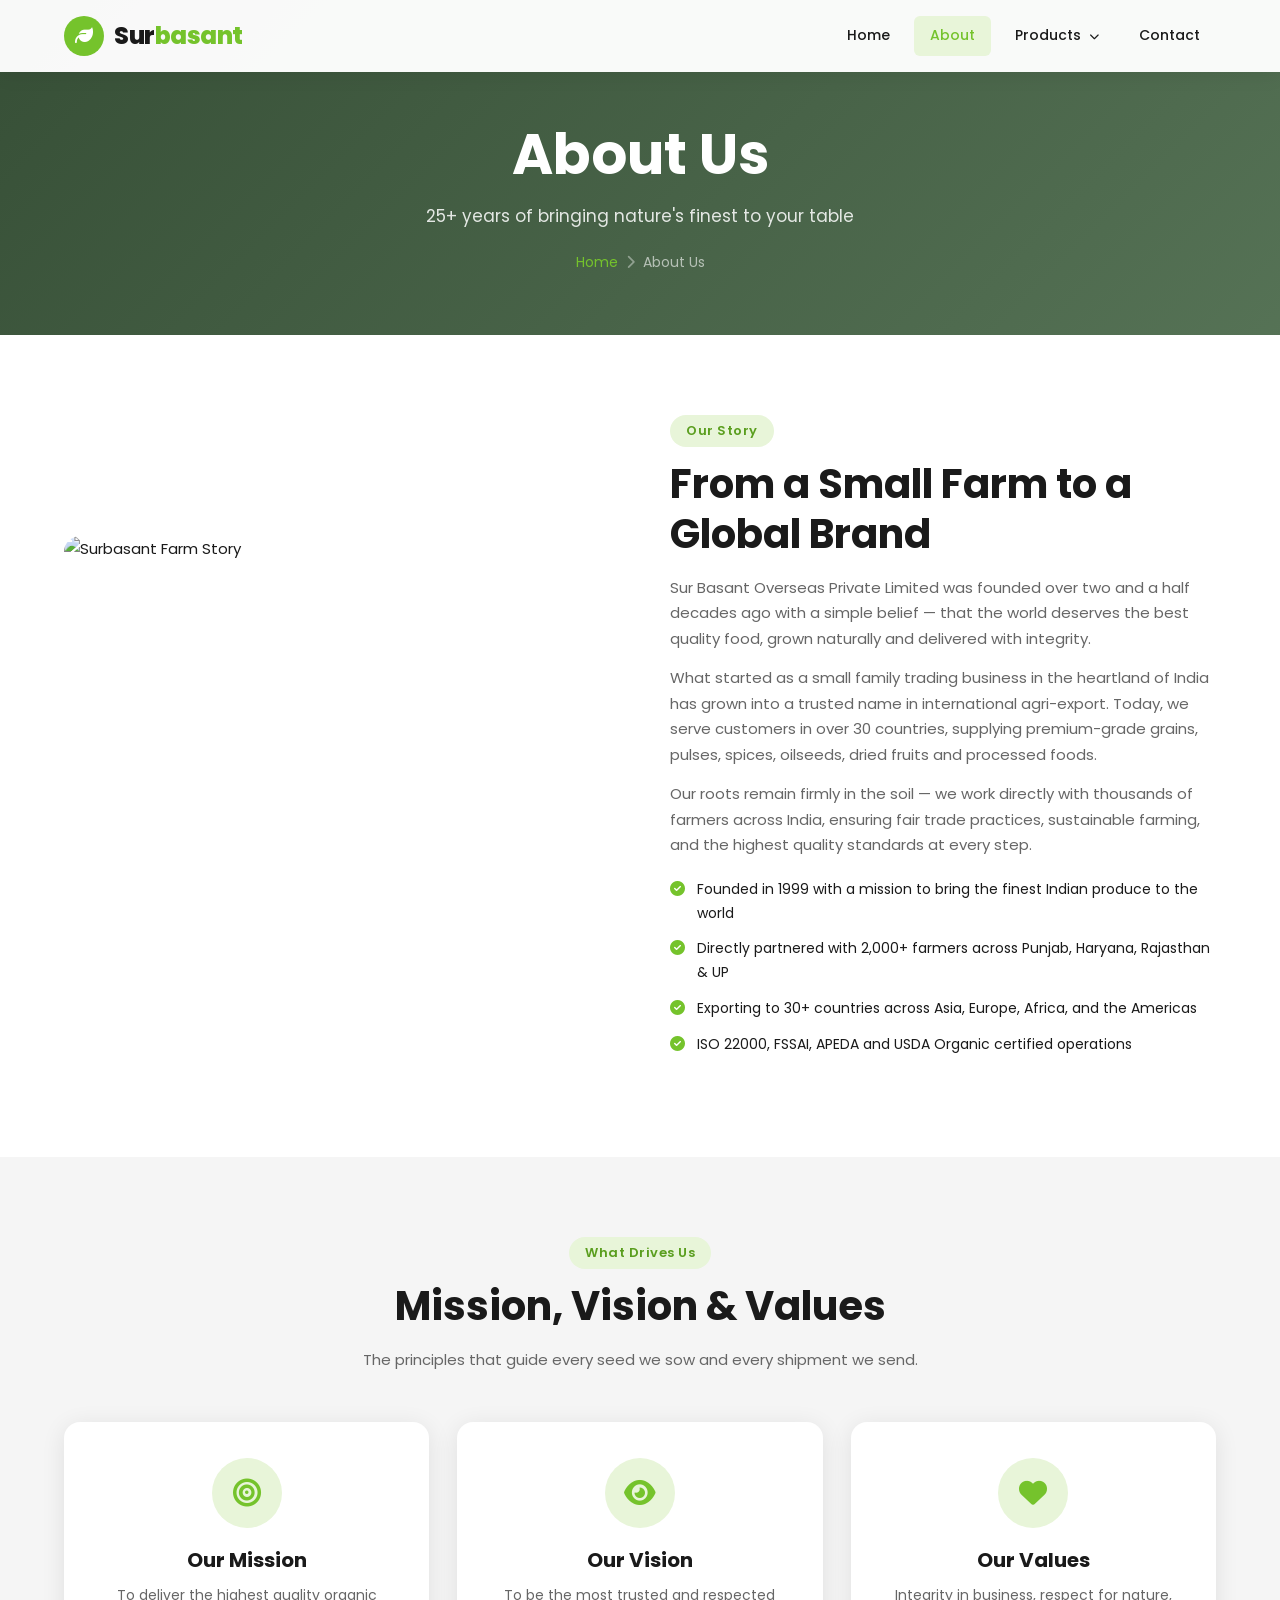
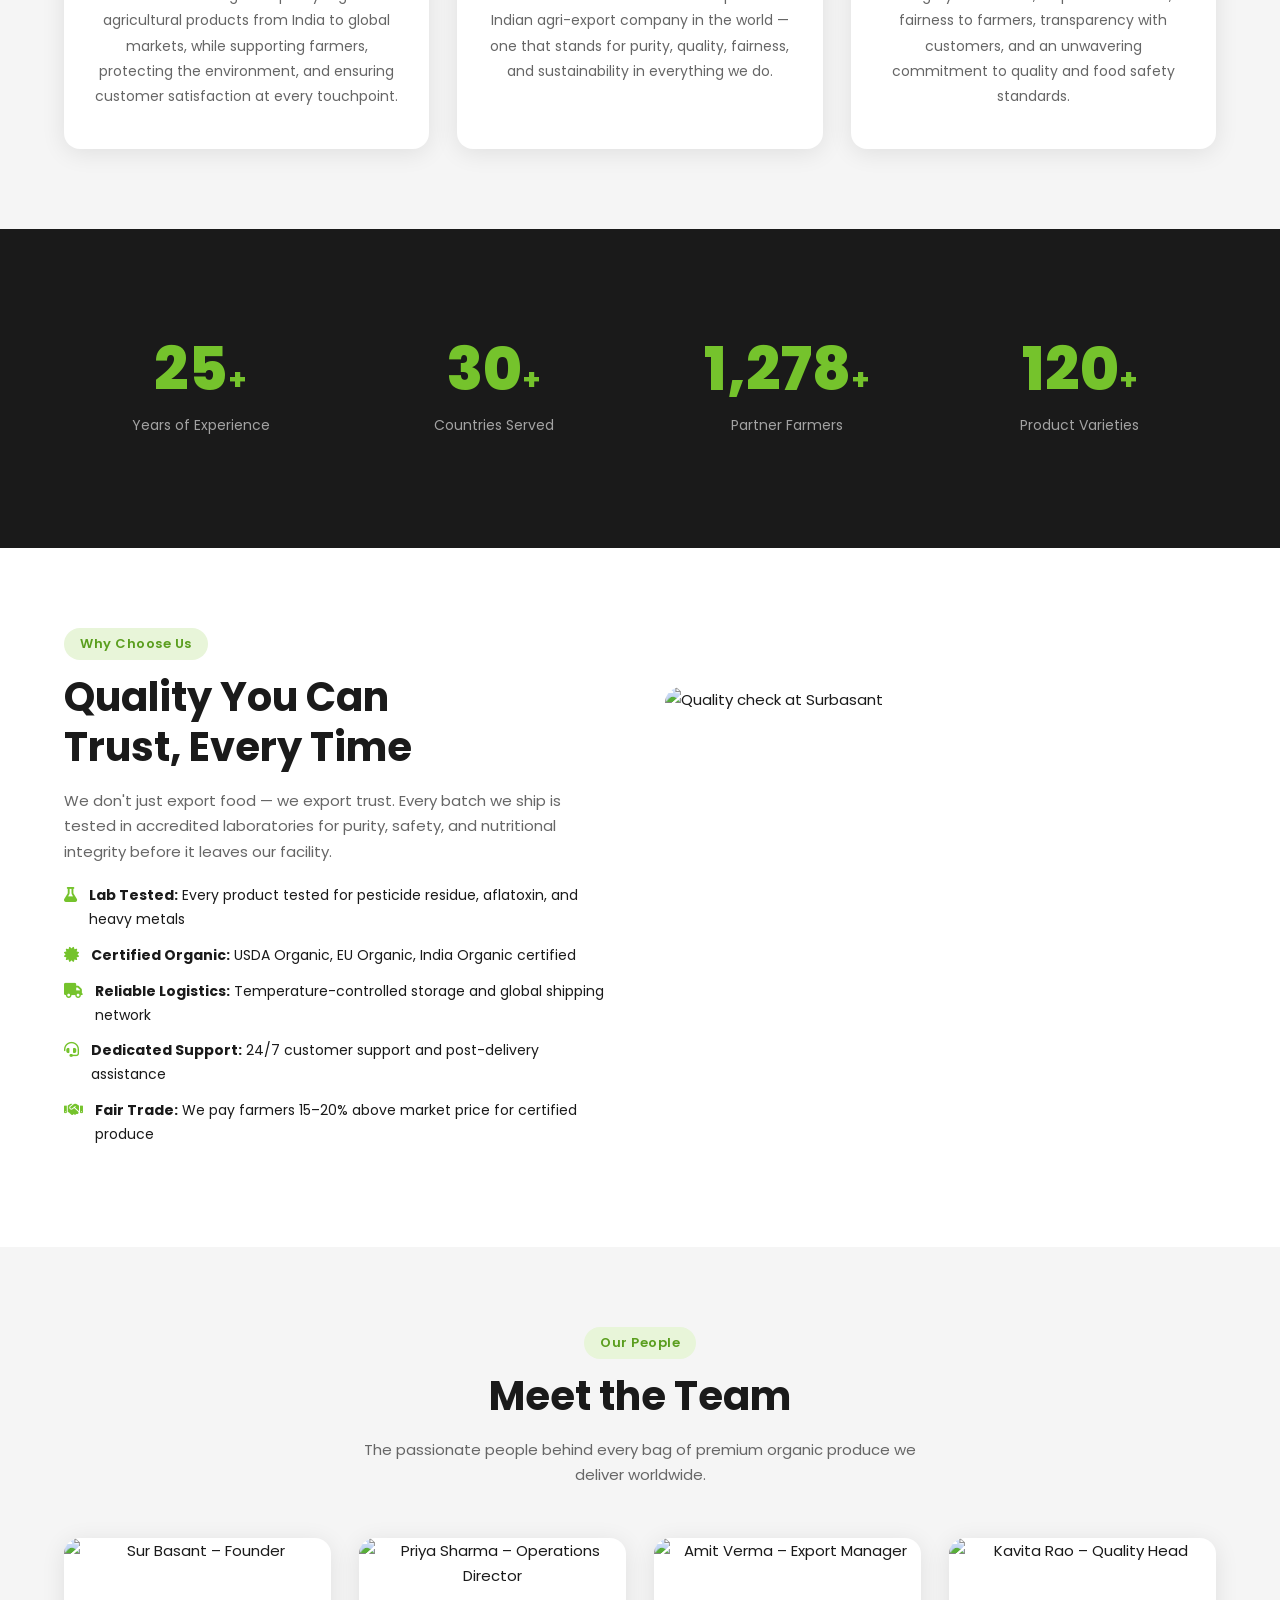
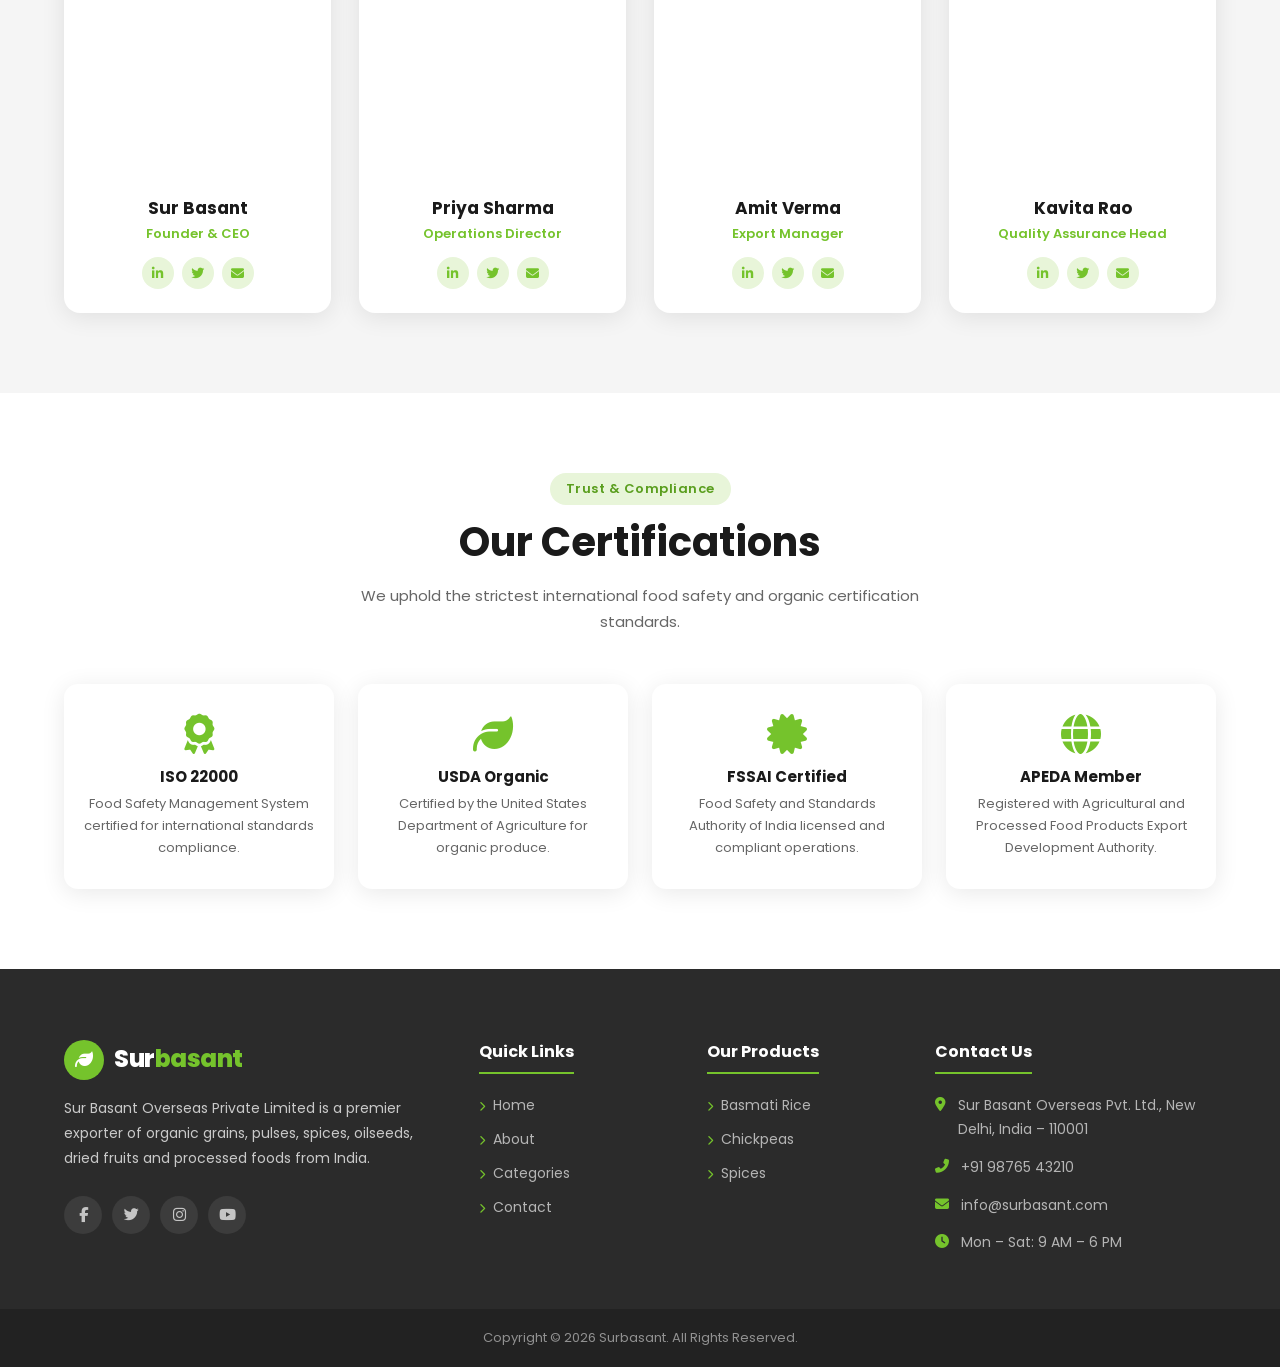
==== commit 7d5dbdc5: "fix: merge products/categories into single menu and fix dropdown hover tunnel issue" ====
--- a/about.html
+++ b/about.html
@@ -30,14 +30,8 @@
             <ul class="dropdown">
               <li><a href="products/basmati-rice.html"><i class="fas fa-seedling"></i> Basmati Rice</a></li>
               <li><a href="products/chickpeas.html"><i class="fas fa-circle"></i> Chickpeas</a></li>
-            </ul>
-          </li>
-          <li class="has-dropdown">
-            <a href="#">Categories <i class="fas fa-chevron-down nav-arrow"></i></a>
-            <ul class="dropdown">
               <li><a href="category/spices.html"><i class="fas fa-pepper-hot"></i> Spices</a></li>
               <li><a href="#"><i class="fas fa-wheat-awn"></i> Grains</a></li>
-              <li><a href="#"><i class="fas fa-circle"></i> Pulses</a></li>
               <li><a href="#"><i class="fas fa-apple-alt"></i> Dried Fruits</a></li>
             </ul>
           </li>
--- a/style.css
+++ b/style.css
@@ -160,6 +160,15 @@
   transition: all 0.25s ease;
   z-index: 100;
   border-top: 3px solid var(--green);
+}
+.dropdown::before {
+  content: '';
+  position: absolute;
+  top: -12px;
+  left: 0;
+  width: 100%;
+  height: 12px;
+  background: transparent;
 }
 .has-dropdown:hover .dropdown {
   opacity: 1;
